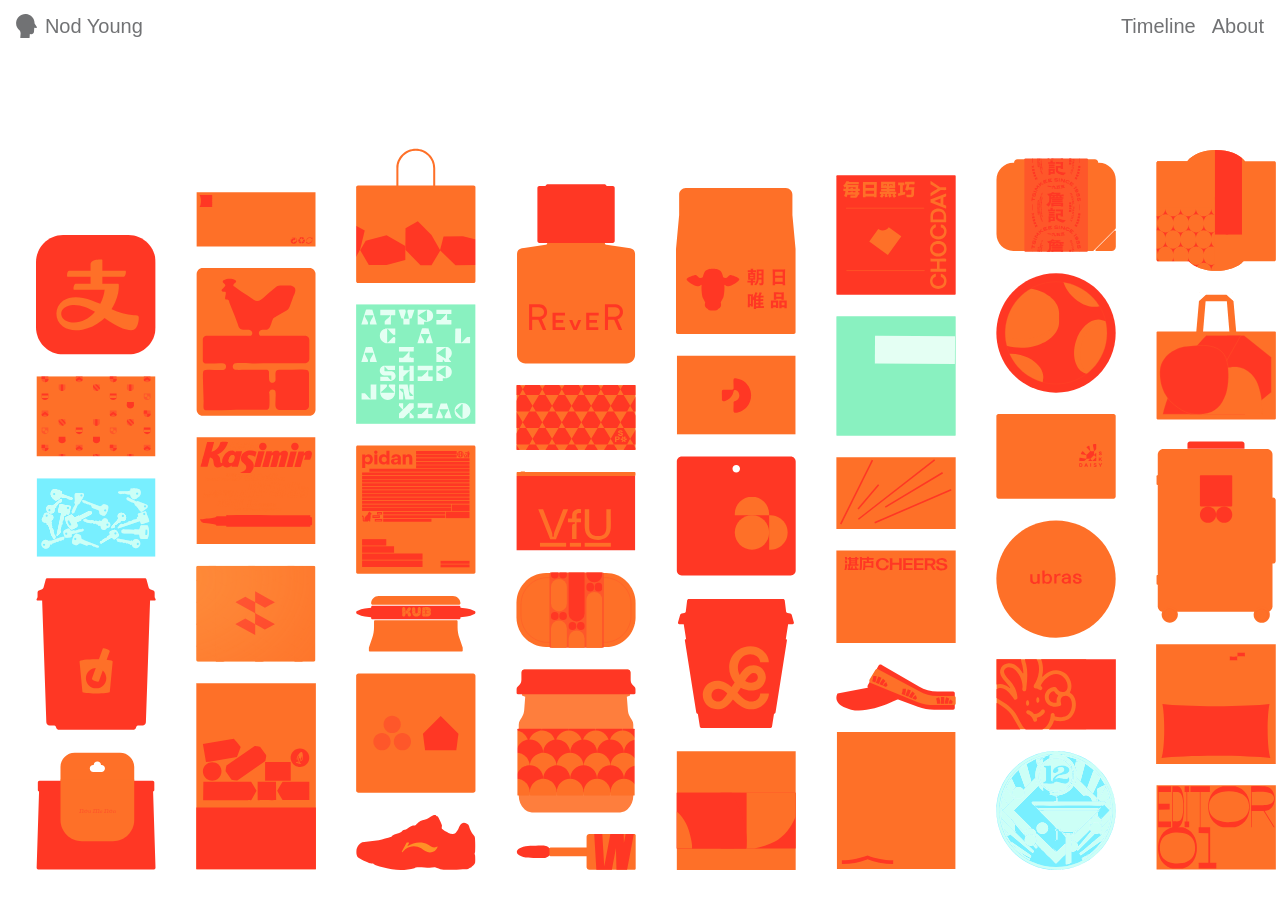
==== index.html @ d6ce51e9 "pain" ====
<!DOCTYPE html>
<html lang="en">
    <head>
        <meta charset="utf-8">
        <meta name="viewport" content="width=device-width, initial-scale=1, shrink-to-fit=no">

        <link rel="preconnect" href="https://fonts.googleapis.com">
        <link rel="preconnect" href="https://fonts.gstatic.com" crossorigin>
        <link href="https://fonts.googleapis.com/css2?family=Arimo:ital,wght@0,400..700;1,400..700&display=swap" rel="stylesheet">
        
        <link rel="stylesheet" href="https://cdn.jsdelivr.net/npm/bootstrap@4.3.1/dist/css/bootstrap.min.css" integrity="sha384-ggOyR0iXCbMQv3Xipma34MD+dH/1fQ784/j6cY/iJTQUOhcWr7x9JvoRxT2MZw1T" crossorigin="anonymous">
        <link rel="stylesheet" href="styles.css">

    </head>
    <body>
        <nav>
            <ul>
                <li>
                    <a href="index.html">
                        <span class="homeicon">
                            <img class="navicon" src="assets/nodyoungicon.svg">
                            <h4>Nod Young</h4>
                        </span>
                    </a>
                </li>
                <li>
                    <div class="ralignnav">
                        <a href="timeline.html">                    
                            <h4>Timeline </h4>
                        </a>
                        <a href="about.html">                    
                            <h4>About </h4>
                        </a>
                    </div>
                </li>
            </ul>
        </nav>
 
        <section class="main">
            <section class="workcontainer">
                <div class="workcolumn">
                  <div class="workitem">
                      <button type="button" class="btn " data-toggle="collapse" data-target="#zhifu">
                          <img class="workimg" src="assets/work/zhifu.svg">
                      </button>
                      <div id="zhifu" class="collapse">
                          <p> Alipay </p>
      
                      </div>
                  </div>
                  <div class="workitem">
                      <button type="button" class="btn" data-toggle="collapse" data-target="#pocketravel">
                          <img class="workimg" src="assets/work/pocketravel.svg">
                      </button>
                      <div id="pocketravel" class="collapse">
                          <p> Pocket Travel branding </p>
      
                      </div>
                  </div>
                  <div class="workitem">
                      <button type="button" class="btn " data-toggle="collapse" data-target="#alexvi3">
                          <img class="workimg" src="assets/work/alexvi1.svg">
                      </button>
                      <div  id="alexvi3" class="collapse">
                          <p> Alexvi Exhibition </p>
                      </div>
                  </div>
                  <div class="workitem">
                      <button type="button" class="btn " data-toggle="collapse" data-target="#fruittime">
                          <img class="workimg" src="assets/work/fruittime.svg">
                      </button>
                      <div  id="fruittime" class="collapse">
                          <p>Fruittime branding </p>
                      </div>
                  </div>
                  <div class="workitem">
                      <button type="button" class="btn " data-toggle="collapse" data-target="#noumenon">
                          <img class="workimg" src="assets/work/noumenon.svg">
                      </button>
                      <div id="noumenon" class="collapse">
                          <p>Noumenon branding </p>
                      </div>
                  </div>
                </div>
      
      
                <div class="workcolumn">
                    <div class="workitem">
                        <button type="button" class="btn " data-toggle="collapse" data-target="#haoyuan">
                            <img class="workimg" src="assets/work/haoyuan.svg">
                        </button>
                        <div  id="haoyuan" class="collapse">
                            <p>Haoyuan branding</p>
                        </div>
                    </div>
                  <div class="workitem">
                      <button type="button" class="btn " data-toggle="collapse" data-target="#womo">
                          <img class="workimg" src="assets/work/womo.svg">
                      </button>
                      <div  id="womo" class="collapse">
                          <p> Womo branding </p>
      
                      </div>
                  </div>
                  <div class="workitem">
                      <button type="button" class="btn " data-toggle="collapse" data-target="#kasimir">
                          <img class="workimg" src="assets/work/kasimir.svg">
                      </button>
                      <div  id="kasimir" class="collapse">
                          <p> Kasimir branding </p>
      
                      </div>
                  </div>
                  <div class="workitem">
                      <button type="button" class="btn " data-toggle="collapse" data-target="#smartdevil">
                          <img class="workimg" src="assets/work/dalismart.svg">
                      </button>
                      <div  id="smartdevil" class="collapse">
                          <p> Smartdevil branding </p>
      
                      </div>
                  </div>
                  <div class="workitem">
                      <button type="button" class="btn " data-toggle="collapse" data-target="#bananain">
                          <img class="workimg" src="assets/work/bananain.svg">
                      </button>
                      <div  id="bananain" class="collapse">
                          <p> Bananain Kids packaging </p>
      
                      </div>
                  </div>
                </div>
                <div class="workcolumn">
                  <div class="workitem">
                      <button type="button" class="btn " data-toggle="collapse" data-target="#songshan">
                          <img class="workimg" src="assets/work/songshan.svg">
                      </button>
                      <div  id="songshan" class="collapse">
                          <p> Songshan branding </p>
                      </div>
                  </div> 
                  <div class="workitem">
                      <button type="button" class="btn " data-toggle="collapse" data-target="#jun">
                          <img class="workimg" src="assets/work/jun.svg">
                      </button>
                      <div  id="jun" class="collapse">
                          <p> Atypical Airship Album cover </p>
                      </div>
                  </div>  
                  <div class="workitem">
                      <button type="button" class="btn " data-toggle="collapse" data-target="#pidan">
                          <img class="workimg" src="assets/work/pidan.svg">
                      </button>
                      <div  id="pidan" class="collapse">
                          <p> Pidan branding </p>
                      </div>
                  </div>   
                  <div class="workitem">
                      <button type="button" class="btn " data-toggle="collapse" data-target="#kub">
                          <img class="workimg" src="assets/work/kub.svg">
                      </button>
                      <div  id="kub" class="collapse">
                          <p> KUB branding </p>
                      </div>
                  </div>  
                  <div class="workitem">
                      <button type="button" class="btn " data-toggle="collapse" data-target="#cottonpark">
                          <img class="workimg" src="assets/work/cottonpark.svg">
                      </button>
                      <div  id="cottonpark" class="collapse">
                          <p> Cotton Park branding </p>
                      </div>
                  </div>  
                  <div class="workitem">
                      <button type="button" class="btn " data-toggle="collapse" data-target="#lining">
                          <img class="workimg" src="assets/work/lining.svg">
                      </button>
                      <div  id="lining" class="collapse">
                          <p> Lining branding </p>
                      </div>
                  </div>    
                </div>
      
                <div class="workcolumn">
                  <div class="workitem">
                      <button type="button" class="btn " data-toggle="collapse" data-target="#rever">
                          <img class="workimg" src="assets/work/rever.svg">
                      </button>
                      <div  id="rever" class="collapse">
                          <p> Rever branding </p>
                      </div>
                  </div>  
                  <div class="workitem">
                      <button type="button" class="btn " data-toggle="collapse" data-target="#snowplush">
                          <img class="workimg" src="assets/work/snowplush.svg">
                      </button>
                      <div  id="snowplush" class="collapse">
                          <p> Snowplus branding </p>
                      </div>
                  </div>  
                  <div class="workitem">
                      <button type="button" class="btn " data-toggle="collapse" data-target="#vfu">
                          <img class="workimg" src="assets/work/vfu.svg">
                      </button>
                      <div  id="vfu" class="collapse">
                          <p> Vfu branding </p>
                      </div>
                  </div>  
                  <div class="workitem">
                      <button type="button" class="btn " data-toggle="collapse" data-target="#woko">
                          <img class="workimg" src="assets/work/woko.svg">
                      </button>
                      <div  id="woko" class="collapse">
                          <p> Wo'ko Clock branding </p>
                      </div>
                  </div>  
                  <div class="workitem">
                      <button type="button" class="btn " data-toggle="collapse" data-target="#guanzhan">
                          <img class="workimg" src="assets/work/guanzhan.svg">
                      </button>
                      <div  id="guanzhan" class="collapse">
                          <p> Guan Zhan branding </p>
                      </div>
                  </div>  
                  <div class="workitem">
                      <button type="button" class="btn " data-toggle="collapse" data-target="#intoyou">
                          <img class="workimg" src="assets/work/intoyou.svg">
                      </button>
                      <div  id="intoyou" class="collapse">
                          <p> Into You branding </p>
                      </div>
                  </div>  
                </div>
      
                <div class="workcolumn">
                  <div class="workitem">
                      <button type="button" class="btn " data-toggle="collapse" data-target="#asahi">
                          <img class="workimg" src="assets/work/asahi.svg">
                      </button>
                      <div  id="asahi" class="collapse">
                          <p> Asahi Wei-pin branding </p>
                          <a class="learnmorebtn" href="asahi.html"><p>Learn more</p></a>

                      </div>
                  </div> 
                  <div class="workitem">
                      <button type="button" class="btn " data-toggle="collapse" data-target="#dalismart">
                          <img class="workimg" src="assets/work/dali.svg">
                      </button>
                      <div  id="dalismart" class="collapse">
                          <p> Dali branding  </p>
                      </div>
                  </div>  
                  <div class="workitem">
                      <button type="button" class="btn " data-toggle="collapse" data-target="#scalar">
                          <img class="workimg" src="assets/work/scalar.svg">
                      </button>
                      <div  id="scalar" class="collapse">
                          <p> Scalar branding </p>
                      </div>
                  </div>  
                  <div class="workitem">
                      <button type="button" class="btn " data-toggle="collapse" data-target="#gaga">
                          <img class="workimg" src="assets/work/gaga.svg">
                      </button>
                      <div  id="gaga" class="collapse">
                          <p> Gaga branding</p>
                      </div>
                  </div>  
                  <div class="workitem">
                      <button type="button" class="btn " data-toggle="collapse" data-target="#moody">
                          <img class="workimg" src="assets/work/moody.svg">
                      </button>
                      <div  id="moody" class="collapse">
                          <p> Moody branding </p>
                      </div>
                  </div>   
                </div>
      
              
                <div class="workcolumn">
                  <div class="workitem">
                      <button type="button" class="btn " data-toggle="collapse" data-target="#chocday">
                          <img class="workimg" src="assets/work/chocday.svg">
                      </button>
                      <div  id="chocday" class="collapse">
                          <p> Chocday branding</p>
                      </div>
                  </div> 
                  <div class="workitem">
                      <button type="button" class="btn " data-toggle="collapse" data-target="#hanhan">
                          <img class="workimg" src="assets/work/hanhan.svg">
                      </button>
                      <div  id="hanhan" class="collapse">
                          <p> Hanhan Soundtrack album cover </p>
                          <a class="learnmorebtn" href="hanhan.html"><p>Learn more</p></a>
                          
                      </div>
                  </div>  
                  <div class="workitem">
                      <button type="button" class="btn " data-toggle="collapse" data-target="#unlirice">
                          <img class="workimg" src="assets/work/unlirice.svg">
                      </button>
                      <div  id="unlirice" class="collapse">
                          <p> Unlirice branding </p>
                      </div>
                  </div>  
                  <div class="workitem">
                      <button type="button" class="btn " data-toggle="collapse" data-target="#cheers">
                          <img class="workimg" src="assets/work/cheers.svg">
                      </button>
                      <div  id="cheers" class="collapse">
                          <p> Cheers Publishing branding </p>
                      </div>
                  </div>  
                  <div class="workitem">
                      <button type="button" class="btn " data-toggle="collapse" data-target="#beneunder">
                          <img class="workimg" src="assets/work/beneunder.svg">
                      </button>
                      <div  id="beneunder" class="collapse">
                          <p> Beneunder branding </p>
                      </div>
                  </div>  
                  <div class="workitem">
                      <button type="button" class="btn " data-toggle="collapse" data-target="#landscamper">
                          <img class="workimg" src="assets/work/landscamper.svg">
                      </button>
                      <div  id="landscamper" class="collapse">
                          <p> Landscamper branding </p>
                      </div>
                  </div>   
                </div>
                <div class="workcolumn">
                  <div class="workitem">
                      <button type="button" class="btn " data-toggle="collapse" data-target="#tsimkee">
                          <img class="workimg" src="assets/work/tsimkee.svg">
                      </button>
                      <div  id="tsimkee" class="collapse">
                          <p> Tsimkee branding </p>
                      </div>
                  </div>   
                  <div class="workitem">
                      <button type="button" class="btn " data-toggle="collapse" data-target="#drcheese">
                          <img class="workimg" src="assets/work/drcheese.svg">
                      </button>
                      <div  id="drcheese" class="collapse">
                          <p> Dr. Cheese branding  </p>
                      </div>
                  </div>   
                  <div class="workitem">
                      <button type="button" class="btn " data-toggle="collapse" data-target="#skydaisy">
                          <img class="workimg" src="assets/work/skydaisy.svg">
                      </button>
                      <div  id="skydaisy" class="collapse">
                          <p> Skydaisy branding </p>
                      </div>
                  </div>   
                  <div class="workitem">
                      <button type="button" class="btn " data-toggle="collapse" data-target="#ubras">
                          <img class="workimg" src="assets/work/ubras.svg">
                      </button>
                      <div  id="ubras" class="collapse">
                          <p> Ubras branding </p>
                      </div>
                  </div>   
                  <div class="workitem">
                      <button type="button" class="btn " data-toggle="collapse" data-target="#shou">
                          <img class="workimg" src="assets/work/shou.svg">
                      </button>
                      <div  id="shou" class="collapse">
                          <p> ShouFuYou </p>
                      </div>
                  </div>   
                  <div class="workitem">
                      <button type="button" class="btn " data-toggle="collapse" data-target="#cartier">
                          <img class="workimg" src="assets/work/cartier.svg">
                      </button>
                      <div  id="cartier" class="collapse">
                          <p> Pasha de Cartier</p>
                      </div>
                  </div>   
                </div>
      
                <div class="workcolumn">
                  <div class="workitem">
                      <button type="button" class="btn " data-toggle="collapse" data-target="#xiong">
                          <img class="workimg" src="assets/work/xiong.svg">
                      </button>
                      <div  id="xiong" class="collapse">
                          <p>XiongYuShiShe</p>
                      </div>
                  </div>   
                  <div class="workitem">
                      <button type="button" class="btn " data-toggle="collapse" data-target="#pidan2">
                          <img class="workimg" src="assets/work/pidan2.svg">
                      </button>
                      <div  id="pidan2" class="collapse">
                          <p> Pidan branding (past) </p>
                      </div>
                  </div>   
                  <div class="workitem">
                      <button type="button" class="btn " data-toggle="collapse" data-target="#smart8">
                          <img class="workimg" src="assets/work/smart8.svg">
                      </button>
                      <div  id="smart8" class="collapse">
                          <p> Level 8 </p>
                      </div>
                  </div>   
                  <div class="workitem">
                      <button type="button" class="btn " data-toggle="collapse" data-target="#him">
                          <img class="workimg" src="assets/work/him.svg">
                      </button>
                      <div  id="him" class="collapse">
                          <p> Him Medical  </p>
                      </div>
                  </div>  
                  <div class="workitem">
                      <button type="button" class="btn " data-toggle="collapse" data-target="#editor">
                          <img class="workimg" src="assets/work/editor.svg">
                      </button>
                      <div  id="editor" class="collapse">
                          <p> Editor01 branding </p>
                      </div>
                  </div>   
                </div>
      
                <div class="workcolumn">
                  <div class="workitem">
                      <button type="button" class="btn " data-toggle="collapse" data-target="#pupu">
                          <img class="workimg" src="assets/work/pupu.svg">
                      </button>
                      <div  id="pupu" class="collapse">
                          <p> Pupupula branding </p>
                      </div>
                  </div>  
                  <div class="workitem">
                      <button type="button" class="btn " data-toggle="collapse" data-target="#easyfast">
                          <img class="workimg" src="assets/work/easyfast.svg">
                      </button>
                      <div  id="easyfast" class="collapse">
                          <p> Easyfast branding </p>
                      </div>
                  </div>  
                  <div class="workitem">
                      <button type="button" class="btn " data-toggle="collapse" data-target="#fruittime2">
                          <img class="workimg" src="assets/work/fruittime2.svg">
                      </button>
                      <div  id="fruittime2" class="collapse">
                          <p> Fruittime branding (past) </p>
                      </div>
                  </div>  
                  <div class="workitem">
                      <button type="button" class="btn " data-toggle="collapse" data-target="#puti">
                          <img class="workimg" src="assets/work/puti.svg">
                      </button>
                      <div  id="puti" class="collapse">
                          <p> Puti Trees poster</p>
                      </div>
                  </div>  
                </div>
      
                <div class="workcolumn">
                  <div class="workitem">
                      <button type="button" class="btn " data-toggle="collapse" data-target="#neocha">
                          <img class="workimg" src="assets/work/neocha.svg">
                      </button>
                      <div  id="neocha" class="collapse">
                          <p> Work commissioned by Neocha </p>
                      </div>
                  </div>  
                  <div class="workitem">
                      <button type="button" class="btn " data-toggle="collapse" data-target="#bike">
                          <img class="workimg" src="assets/work/bike.svg">
                      </button>
                      <div  id="bike" class="collapse">
                          <p> Come baby, bike! poster</p>
                      </div>
                  </div>  
                  <div class="workitem">
                      <button type="button" class="btn " data-toggle="collapse" data-target="#rock">
                          <img class="workimg" src="assets/work/rock.svg">
                      </button>
                      <div  id="rock" class="collapse">
                          <p> Rock n' Roll Exhibition </p>
                      </div>
                  </div>  
                  <div class="workitem">
                      <button type="button" class="btn " data-toggle="collapse" data-target="#u20">
                          <img class="workimg" src="assets/work/u20.svg">
                      </button>
                      <div  id="u20" class="collapse">
                          <p> Untitled 20 illustration </p>
                      </div>
                  </div>  
      
                </div>
                  
                  
                  
      
                  </section>
        </section>
            </class>
        </section>
        <!--bootstrap js -->
        <script src="https://code.jquery.com/jquery-3.3.1.slim.min.js" integrity="sha384-q8i/X+965DzO0rT7abK41JStQIAqVgRVzpbzo5smXKp4YfRvH+8abtTE1Pi6jizo" crossorigin="anonymous"></script>
        <script src="https://cdn.jsdelivr.net/npm/popper.js@1.14.7/dist/umd/popper.min.js" integrity="sha384-UO2eT0CpHqdSJQ6hJty5KVphtPhzWj9WO1clHTMGa3JDZwrnQq4sF86dIHNDz0W1" crossorigin="anonymous"></script>
        <script src="https://cdn.jsdelivr.net/npm/bootstrap@4.3.1/dist/js/bootstrap.min.js" integrity="sha384-JjSmVgyd0p3pXB1rRibZUAYoIIy6OrQ6VrjIEaFf/nJGzIxFDsf4x0xIM+B07jRM" crossorigin="anonymous"></script>
    </body>
</html>
---- styles.css ----
@font-face {
    font-family: helvetica-light;
    src: url(helvetica-neue-light.ttf);
  }
html, body, div, span, applet, object, iframe,
h1, h2, h3, h4, h5, h6, p, blockquote, pre,
a, abbr, acronym, address, big, cite, code,
del, dfn, em, img, ins, kbd, q, s, samp,
small, strike, strong, sub, sup, tt, var,
b, u, i, center,
dl, dt, dd, ol, ul, li,
fieldset, form, label, legend,
table, caption, tbody, tfoot, thead, tr, th, td,
article, aside, canvas, details, embed, 
figure, figcaption, footer, header, hgroup, 
menu, nav, output, ruby, section, summary,
time, mark, audio, video {
	margin: 0;
	padding: 0;
	border: 0;
	font-size: 100%;
	font: inherit;
	vertical-align: baseline;
}
/* HTML5 display-role reset for older browsers */
article, aside, details, figcaption, figure, 
footer, header, hgroup, menu, nav, section {
	display: block;
}
body {
	line-height: 1;
    font-family: Helvetica Neue, Arial, sans-serif;
    padding:1em;
}
ol, ul {
	list-style: none;
}
blockquote, q {
	quotes: none;
}
blockquote:before, blockquote:after,
q:before, q:after {
	content: '';
	content: none;
}
table {
	border-collapse: collapse;
	border-spacing: 0;
}

.homeicon{
    height: 20px;
}

.navicon{
    height: 24px;
}

h4{
    font-size:20px;

}

h5{
    font-family: Helvetica Neue, Arial, sans-serif;
    font-size:16px;
    
}
p{
    font-family: helvetica-light;
    font-weight: 100;

}
a{
    text-decoration: none;
    color:#717274;
}

a:hover{
    text-decoration: none;
    color:#717274;
    opacity:80%;

}

.tltext{
    width:10em;
}
.tltextall{
    display: flex;
    flex-direction: row;
    gap:1em;
    justify-content: top;
}

.indivtlcontainer{
    width:16%;
}
.tlcontainer{
    max-width: fit-content;
    margin-top: 20%;
    margin-left: auto;
    margin-right: auto;
}
.main{
    height: 100%;
    width:100%;
}

.tltimeline{
    max-width: fit-content;
    margin-top: 10%;
    margin-left: auto;
    margin-right: auto;
}

.aboutcontainer{
    width:40%;
    max-width: fit-content;
    margin-top: 10%;
    margin-left: auto;
    margin-right: auto;
    display:flex;
    flex-direction:row;
    gap:1em;
}

.video{
    width:40%;
    max-width: fit-content;
    margin-top: 10%;
    margin-left: auto;
    margin-right: auto;
    display:flex;
    flex-direction:row;
    gap:1em;

}
.video{
    width:500px;
}
.indivworkcontainer{
    width:70%;
    max-width: fit-content;
    margin-top: 10%;
    margin-left: auto;
    margin-right: auto;
    display:flex;
    flex-direction:row;
    gap:1em;

}
.aboutText{
    width: 50%;
    display: flex;
    flex-direction: column;
    gap: 1em;
}

.imgabout{
    width: 50%;
}

.gap2px{
    display: flex;
    flex-direction: column;
    gap:2px;
}
.about{
    display: flex;

}
.timelinetext{
    display:flex;
    flex-direction: column;
    gap:0.5em;
}
.learnmorebtn{
    padding: 4px;
    color:grey;
}

.greyline{
    background-color: grey;
    height:1px;
    width:100vw;
    margin: 0px;
}
.greycircle{
    background-color: grey;
    width:12px;
    height:12px;
    border-radius:12px;
    margin-top: -6px;
}
.workcontainer{
    position:fixed;
    bottom:1em;
    margin-left: auto;
    margin-right: auto;
    display: flex;
    flex-direction: row;
    justify-content: flex-start;
    gap: 0em;
}
.ralignnav{
    display: flex;
    flex-direction: row;
    gap: 1em;
}
.workcolumn{
    align-self: flex-end;

}
.workitem{
    display: flex;
    flex-direction: column;
    width:10em;
}
.workimg{
    width:120px;
}
.indivworkimg{
    width:400px;
}
.collapse{
    width:150px;
}

.homeicon{
    display: flex;
    flex-direction: row;
    align-items:center;
    gap:8px;
}
ul{
    display: flex;
    flex-direction: row;
    justify-content: space-between;
    width: 100%;

}

nav{
    width: 100%;
}
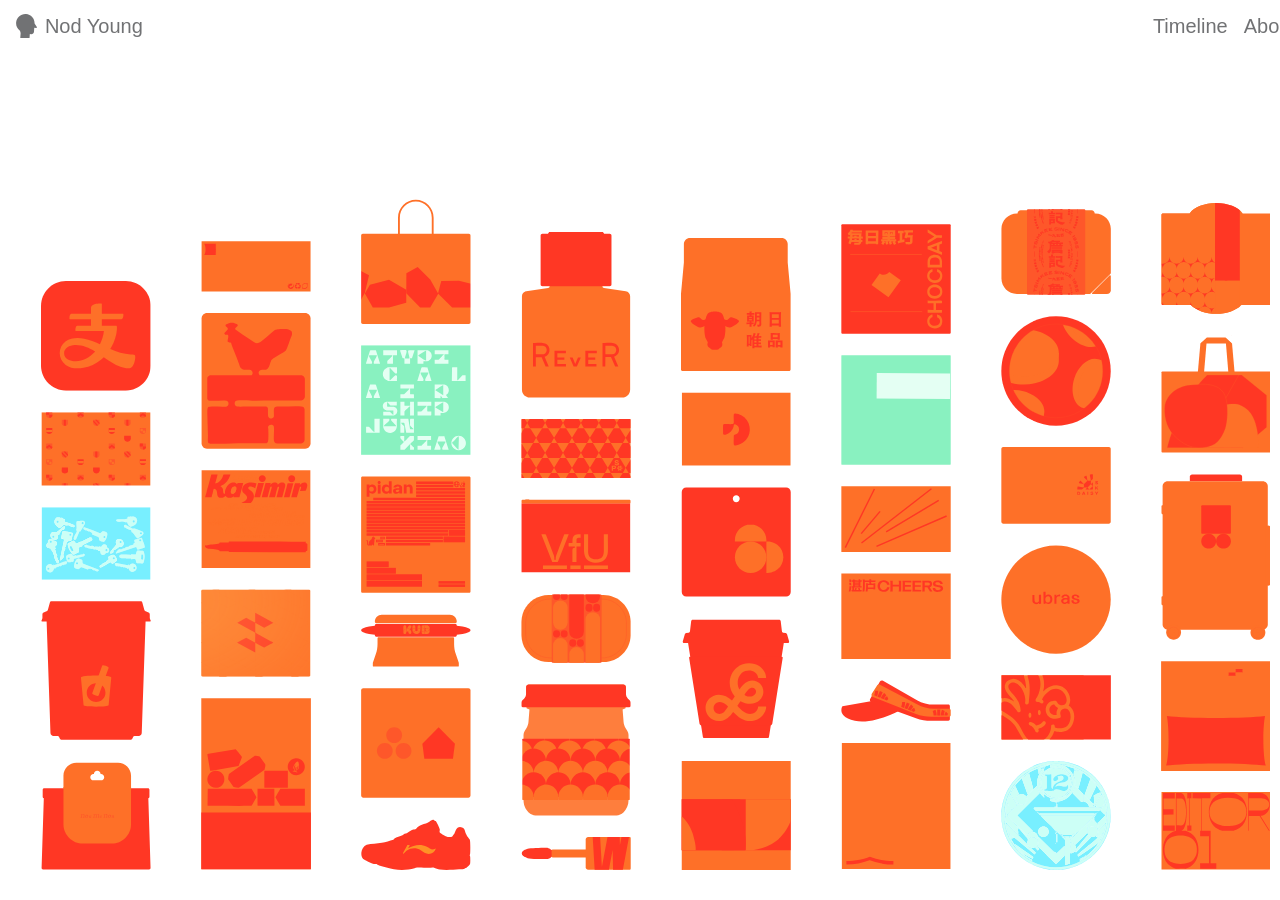
==== commit f78ca033: "pAIN" ====
--- a/index.html
+++ b/index.html
@@ -25,10 +25,10 @@
                 </li>
                 <li>
                     <div class="ralignnav">
-                        <a href="timeline.html">                    
+                        <a href="html/timeline.html">                    
                             <h4>Timeline </h4>
                         </a>
-                        <a href="about.html">                    
+                        <a href="html/about.html">                    
                             <h4>About </h4>
                         </a>
                     </div>
@@ -239,7 +239,7 @@
                       </button>
                       <div  id="asahi" class="collapse">
                           <p> Asahi Wei-pin branding </p>
-                          <a class="learnmorebtn" href="asahi.html"><p>Learn more</p></a>
+                          <a class="learnmorebtn" href="html/gallery/asahi.html"><p>Learn more</p></a>
 
                       </div>
                   </div> 
@@ -293,7 +293,7 @@
                       </button>
                       <div  id="hanhan" class="collapse">
                           <p> Hanhan Soundtrack album cover </p>
-                          <a class="learnmorebtn" href="hanhan.html"><p>Learn more</p></a>
+                          <a class="learnmorebtn" href="html/gallery/hanhan.html"><p>Learn more</p></a>
                           
                       </div>
                   </div>  
@@ -492,12 +492,9 @@
                           <p> Untitled 20 illustration </p>
                       </div>
                   </div>  
-      
-                </div>
-                  
-                  
-                  
-      
+                </div>
+                    
+                    
                   </section>
         </section>
             </class>
--- a/styles.css
+++ b/styles.css
@@ -104,8 +104,8 @@
     margin-right: auto;
 }
 .main{
-    height: 100%;
-    width:100%;
+    overflow-x: scroll;
+    z-index: 10000;
 }
 
 .tltimeline{
@@ -195,6 +195,7 @@
     margin-top: -6px;
 }
 .workcontainer{
+    width:98vw;
     position:fixed;
     bottom:1em;
     margin-left: auto;
@@ -203,6 +204,7 @@
     flex-direction: row;
     justify-content: flex-start;
     gap: 0em;
+    overflow-x: scroll;
 }
 .ralignnav{
     display: flex;
@@ -219,7 +221,7 @@
     width:10em;
 }
 .workimg{
-    width:120px;
+    width:110px;
 }
 .indivworkimg{
     width:400px;
@@ -244,4 +246,5 @@
 
 nav{
     width: 100%;
-}
+    position: fixed;
+}
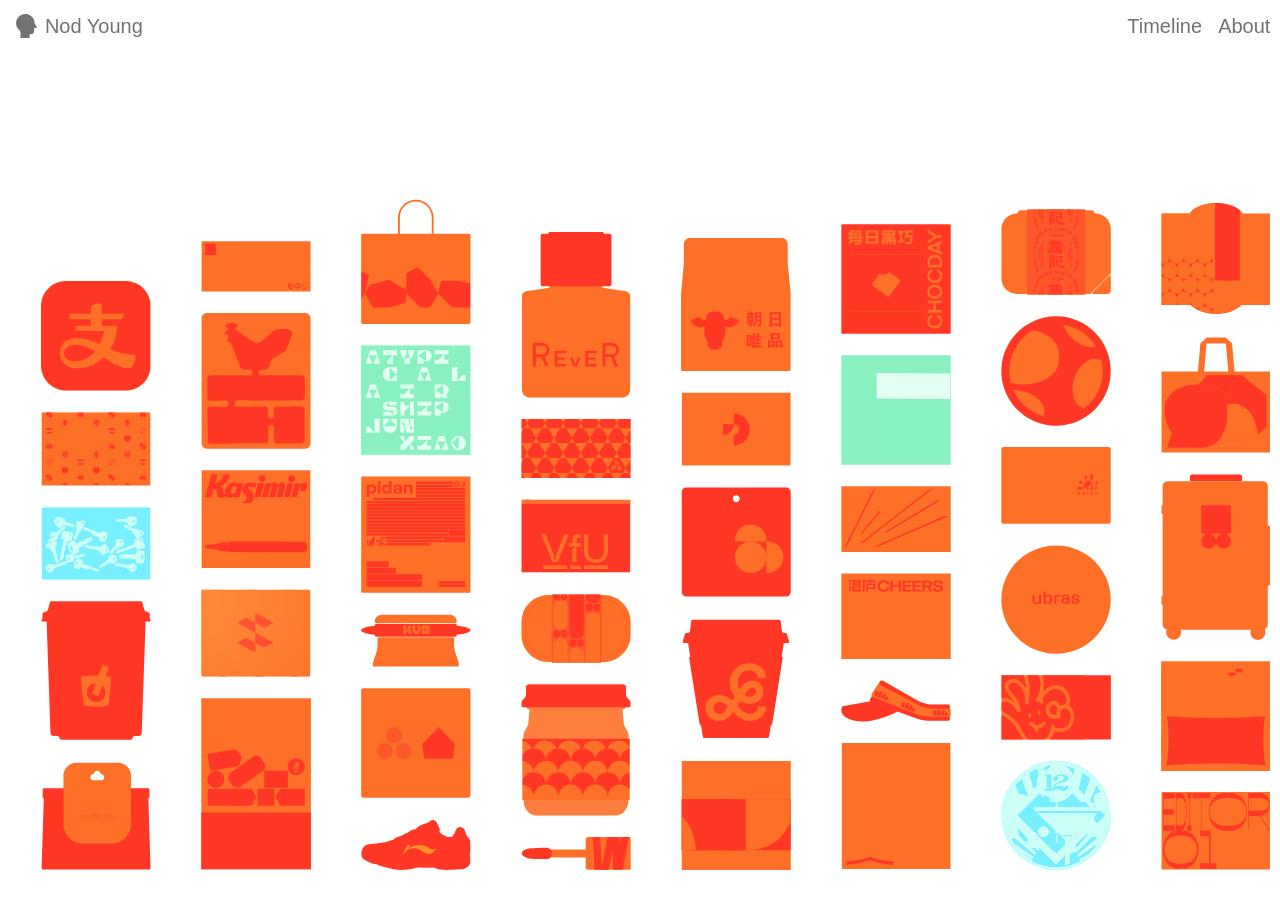
==== commit b6fe6653: "pain" ====
--- a/index.html
+++ b/index.html
@@ -239,7 +239,7 @@
                       </button>
                       <div  id="asahi" class="collapse">
                           <p> Asahi Wei-pin branding </p>
-                          <a class="learnmorebtn" href="html/gallery/asahi.html"><p>Learn more</p></a>
+                          <a class="learnmorebtn" href="html/asahi.html"><p>Learn more</p></a>
 
                       </div>
                   </div> 
@@ -293,7 +293,7 @@
                       </button>
                       <div  id="hanhan" class="collapse">
                           <p> Hanhan Soundtrack album cover </p>
-                          <a class="learnmorebtn" href="html/gallery/hanhan.html"><p>Learn more</p></a>
+                          <a class="learnmorebtn" href="html/hanhan.html"><p>Learn more</p></a>
                           
                       </div>
                   </div>  
--- a/styles.css
+++ b/styles.css
@@ -245,6 +245,6 @@
 }
 
 nav{
-    width: 100%;
+    width: 98vw;
     position: fixed;
 }
